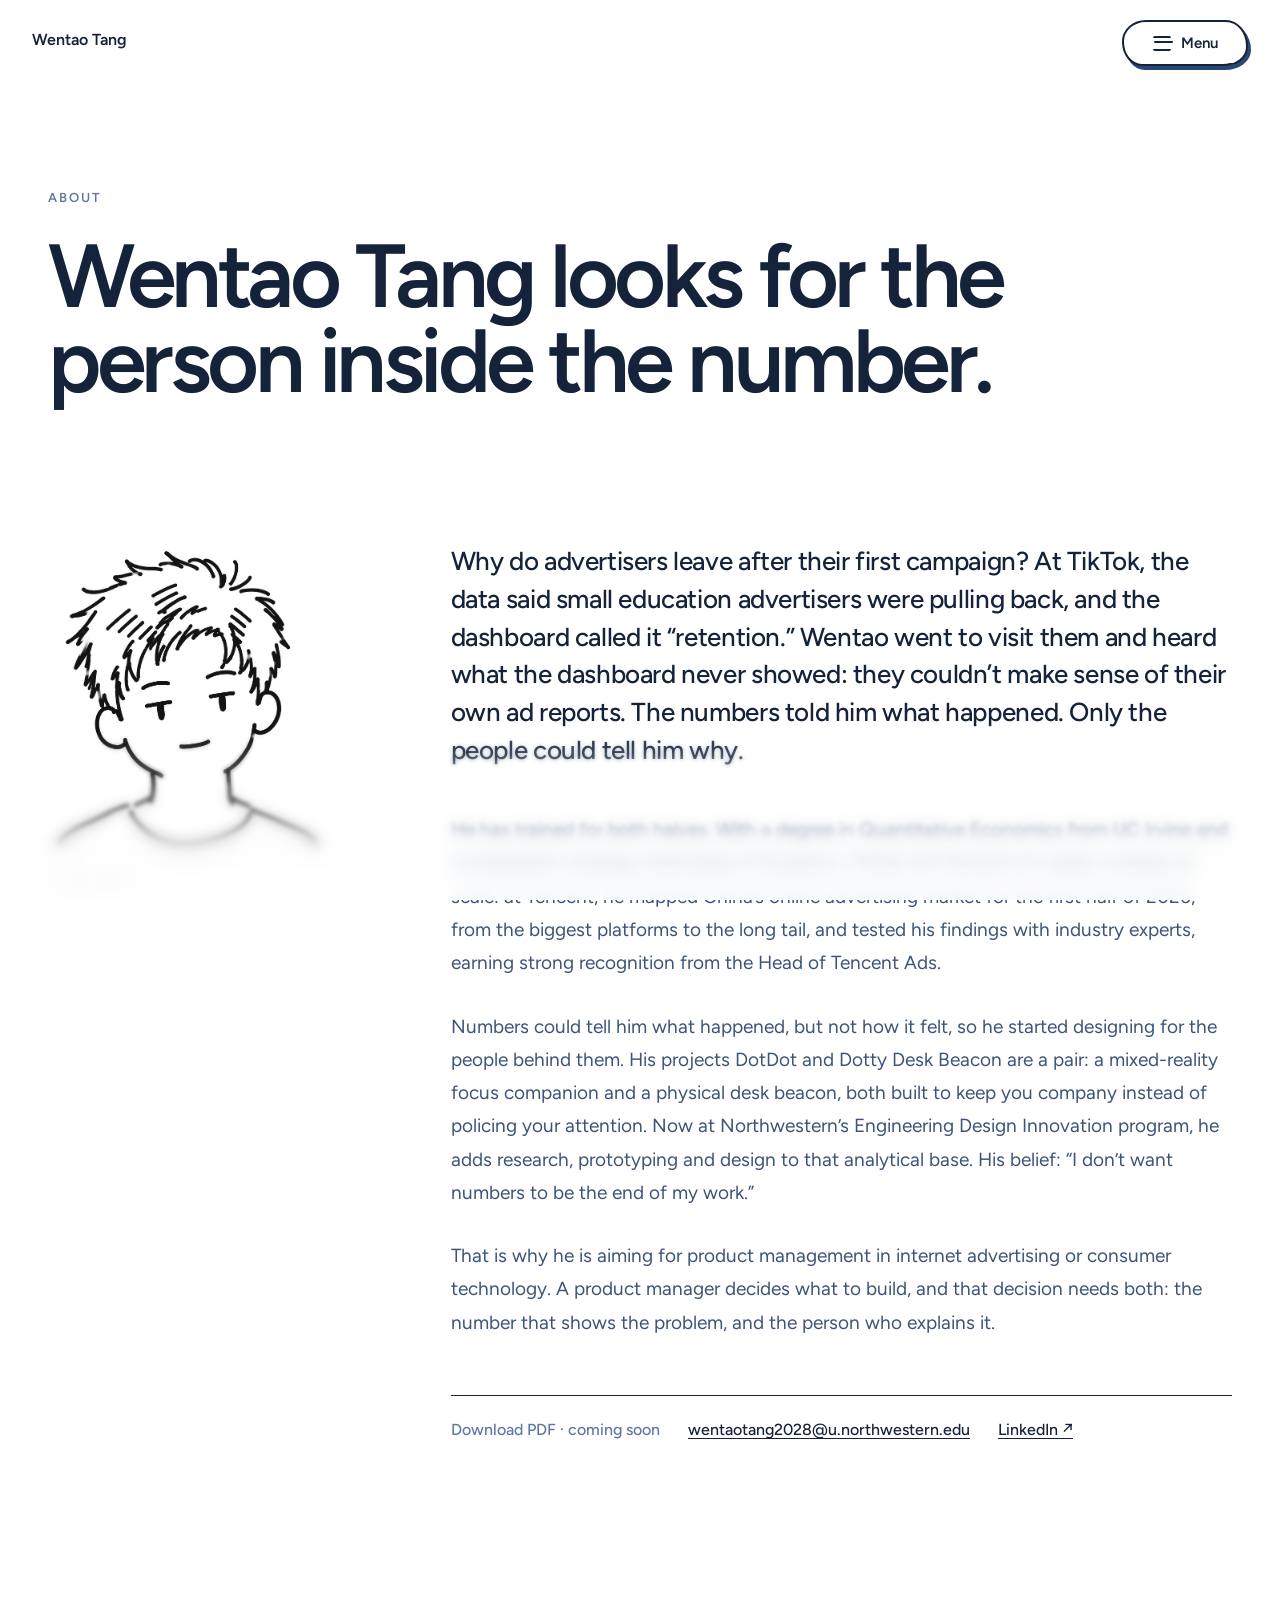
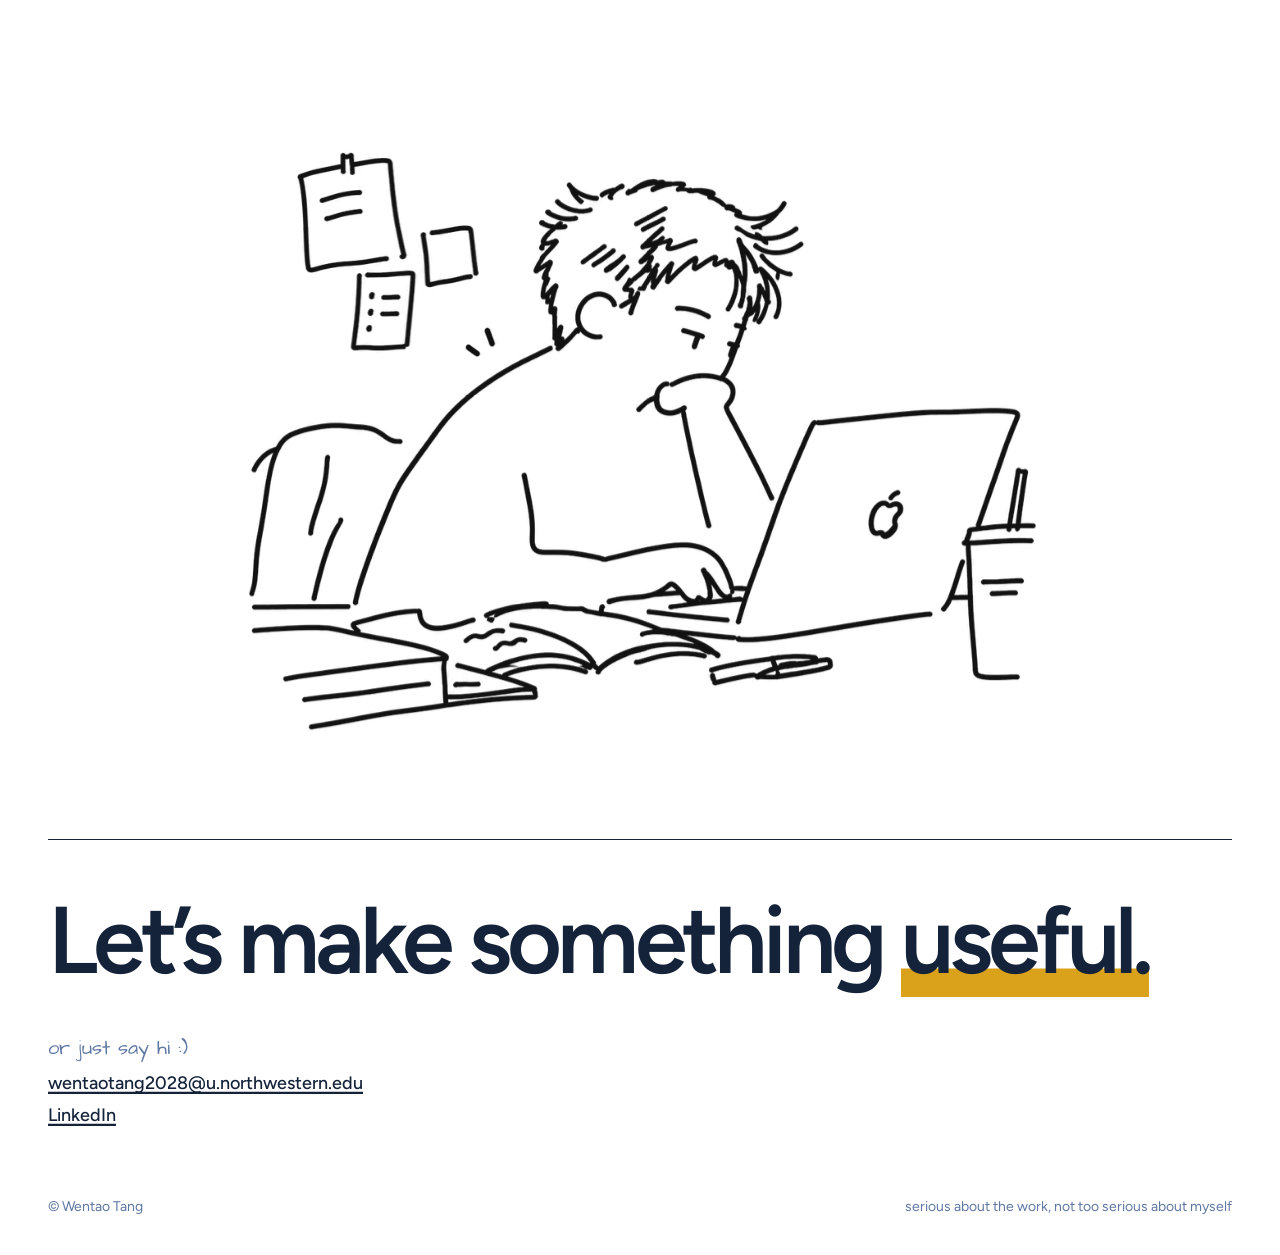
==== about.html @ 4d70dadd "Remove cat animations from covers Co-Authored-By: Claude Sonnet 5.5 <noreply@anthropic.com> Claude-S" ====
<!doctype html>
<html lang="en">
<head>
<meta charset="utf-8">
<meta name="viewport" content="width=device-width,initial-scale=1">
<title>About — Wentao Tang</title>

<link rel="preconnect" href="https://fonts.googleapis.com">
<link href="https://fonts.googleapis.com/css2?family=Figtree:wght@400;500;600&family=Architects+Daughter&display=swap" rel="stylesheet">
<style>
body{margin:0;background:#FFFFFF}
a{color:inherit;text-decoration:none}
.note{font-family:'Architects Daughter',cursive}
.disp{font-weight:600;letter-spacing:-.06em;line-height:.88;font-size:clamp(96px,14vw,210px)}
.h2{font-weight:600;letter-spacing:-.05em;line-height:.95;font-size:clamp(56px,7vw,104px)}
.h3{font-weight:600;letter-spacing:-.03em;line-height:1.1;font-size:26px}
.lead{font-weight:500;letter-spacing:-.015em;line-height:1.4;font-size:24px}
.body{font-size:18px;line-height:1.6}
.hl{box-shadow:inset 0 -.3em 0 #DAA21B}
/* ---------- hand-drawn menu: one shape that grows from button to panel ---------- */
:root{--morph:cubic-bezier(.7,0,.2,1)}
.logo{position:absolute;top:14px;left:16px;padding:16px 16px;font-size:16px;font-weight:600;z-index:30}
.mn{position:absolute;top:20px;right:32px;z-index:20;outline:none;color:#14233A;width:126px;height:46px;transition:width .8s var(--morph),height .8s var(--morph)}
.mn:hover,.mn:focus-within{width:330px;height:478px}
.ln{position:absolute;inset:0;background:#fff;border:2.5px solid #14233A;box-sizing:border-box;border-radius:24px 22px 26px 20px / 21px 26px 20px 24px;box-shadow:3px 4px 0 #2A476F;filter:url(#boil2);transition:border-radius .8s var(--morph),box-shadow .8s var(--morph)}
.mn:hover .ln,.mn:focus-within .ln{border-radius:34px 28px 36px 26px / 28px 36px 26px 34px;box-shadow:7px 8px 0 #2A476F}
.mb{position:absolute;left:0;top:0;width:100%;height:46px;display:flex;align-items:center;justify-content:center;gap:10px;font-size:15px;font-weight:600;cursor:pointer;transition:opacity .25s ease .1s}
.mb i{width:18px;height:11px;border-top:2px solid #14233A;border-bottom:2px solid #14233A;position:relative;border-radius:2px}
.mb i:after{content:'';position:absolute;left:1px;right:-2px;top:3px;border-top:2px solid #14233A;border-radius:2px}
.mb .note{display:none}
.mn:hover .mb,.mn:focus-within .mb{opacity:0;transition:opacity .15s ease;pointer-events:none}
.in2{position:absolute;left:0;top:0;width:330px;box-sizing:border-box;padding:22px 33px 30px 26px;opacity:0;visibility:hidden;transition:opacity .2s ease,visibility 0s .2s}
.mn:hover .in2,.mn:focus-within .in2{opacity:1;visibility:visible;transition:opacity .45s ease .35s,visibility 0s .35s}
.in2 .pt,.in2 .mi,.in2 .pf2{opacity:0;transform:translateY(8px);transition:opacity .2s ease,transform .2s ease}
.mn:hover .in2 .pt,.mn:hover .in2 .mi,.mn:hover .in2 .pf2,.mn:focus-within .in2 .pt,.mn:focus-within .in2 .mi,.mn:focus-within .in2 .pf2{opacity:1;transform:none;transition:opacity .6s var(--ease),transform .7s var(--ease)}
.mn:hover .in2 .pt,.mn:focus-within .in2 .pt{transition-delay:.35s}
.mn:hover .in2 .mi:nth-of-type(1),.mn:focus-within .in2 .mi:nth-of-type(1){transition-delay:.42s}
.mn:hover .in2 .mi:nth-of-type(2),.mn:focus-within .in2 .mi:nth-of-type(2){transition-delay:.48s}
.mn:hover .in2 .mi:nth-of-type(3),.mn:focus-within .in2 .mi:nth-of-type(3){transition-delay:.54s}
.mn:hover .in2 .mi:nth-of-type(4),.mn:focus-within .in2 .mi:nth-of-type(4){transition-delay:.6s}
.mn:hover .in2 .pf2,.mn:focus-within .in2 .pf2{transition-delay:.68s}
.pt{font-size:16px;color:#5E77A3;margin-bottom:6px}
.mi{display:flex;align-items:center;gap:14px;padding:13px 0;border-top:1.5px dashed #C9D6E8;color:#14233A}
.mn1{width:30px;font-size:16px;color:#5E77A3}
.mn2{flex:0 1 auto;font-size:30px;font-weight:600;letter-spacing:-.04em;line-height:1;padding-bottom:3px;background:linear-gradient(#DAA21B,#DAA21B) 0 100%/0 3px no-repeat;transition:background-size .6s var(--ease)}
.mi:hover .mn2,.mi.on .mn2{background-size:100% 3px}
.chip{display:inline-flex;align-items:center;justify-content:center;min-width:34px;height:34px;padding:0 4px;box-sizing:border-box;font-size:15px;font-weight:600;border:2px solid #14233A;border-radius:55% 45% 52% 48% / 48% 54% 46% 52%;background:#fff;transition:background .5s var(--ease)}
.mi .chip{margin-left:auto;visibility:hidden}
.mi:hover .chip,.mi.on .chip{visibility:visible;background:#E0F1FF}
.pf2{border-top:1.5px dashed #C9D6E8;padding-top:16px;display:flex;flex-direction:column;gap:12px}
.mailc{font-size:14px;font-weight:500;box-shadow:inset 0 -1px 0 #14233A;align-self:flex-start}
.soc{display:flex;gap:10px}
.soc .chip:hover{background:#DAA21B}
.cp{font-size:13px;color:#5E77A3}
@media (prefers-reduced-motion:reduce){.mn,.ln,.in2,.in2 *{transition:none!important}}

/* ---------- illustrations: quiet idle, distinct hover ---------- */
:root{--ease:cubic-bezier(.22,.61,.36,1)}
.art{position:relative;cursor:default}
.art img{position:absolute;display:block;-webkit-user-drag:none;user-select:none}
.art .base{inset:0;width:100%;height:100%;transform-origin:50% 100%;animation:breathe 9s ease-in-out infinite}
@keyframes breathe{0%,100%{transform:scale(1,1)}50%{transform:scale(1.002,1.005)}}
.L{will-change:transform,opacity}
.L.sway{transform-origin:50% 0;animation:swayL 8s ease-in-out infinite}
@keyframes swayL{0%,100%{transform:rotate(-.8deg)}50%{transform:rotate(.8deg)}}
.L.blink{transform-origin:50% 50%;animation:sparkL 6s ease-in-out infinite}
@keyframes sparkL{0%,60%,100%{opacity:1}74%,86%{opacity:.15}}
.L.heart{transform-origin:50% 100%;opacity:0;animation:heartL 7s var(--ease) infinite}
@keyframes heartL{0%{opacity:0;transform:translateY(8px)}18%{opacity:1}45%,100%{opacity:0;transform:translateY(-22px)}}
.L.float{animation:floatL 9s ease-in-out infinite}
.L.float.b{animation-delay:-3s}.L.float.c{animation-delay:-6s}
@keyframes floatL{0%,100%{transform:translateY(0)}50%{transform:translateY(-4px)}}
.L.z{transform-origin:0 100%;animation:zL 8s var(--ease) infinite}
.L.z2{animation-delay:-2.7s}.L.z3{animation-delay:-5.4s}
@keyframes zL{0%{opacity:0;transform:translate(0,8px)}25%{opacity:1}70%,100%{opacity:0;transform:translate(12px,-20px)}}
.L.pulse{transform-origin:50% 50%;animation:pulseL 8s ease-in-out infinite}
@keyframes pulseL{0%,100%{transform:scale(1)}50%{transform:scale(1.04)}}
.L.hand{animation:handL 7s var(--ease) infinite}
@keyframes handL{0%,55%,100%{transform:rotate(0)}65%{transform:rotate(-7deg)}75%{transform:rotate(3deg)}85%{transform:rotate(-4deg)}}
.L.brush{animation:brushL 8s ease-in-out infinite}
@keyframes brushL{0%,100%{transform:rotate(-1deg)}50%{transform:rotate(1.2deg)}}
.tilt{transform-origin:50% 100%;animation:tiltL 10s ease-in-out infinite}
@keyframes tiltL{0%,100%{transform:rotate(-.6deg)}50%{transform:rotate(.6deg)}}

/* hover: each character answers differently */
/* wave -- leans in and waves properly */
.k-wave:hover .base{animation:waveLean 2.4s ease-in-out infinite}
@keyframes waveLean{0%,100%{transform:rotate(0)}50%{transform:rotate(-.9deg)}}
.k-wave:hover .L.hand{animation:waveHi 1.5s ease-in-out infinite;transform-origin:50% 100%}
@keyframes waveHi{0%,100%{transform:rotate(2deg)}30%{transform:rotate(-14deg)}60%{transform:rotate(6deg)}80%{transform:rotate(-8deg)}}
.k-wave:hover .L.blink{animation-duration:1.4s}
/* charts -- the pieces drift apart, like a layout being arranged */
.k-charts .L{transition:transform 1s var(--ease)}
.k-charts:hover .L.float{animation-play-state:paused}
.k-charts:hover .n-bar{transform:translate(-14px,-10px)}
.k-charts:hover .n-line{transform:translate(12px,-12px)}
.k-charts:hover .n-doc{transform:translate(10px,10px)}
.k-charts:hover .n-pie{transform:translate(-12px,12px) rotate(8deg)}
.k-charts:hover .n-numl{transform:translate(-18px,0)}
.k-charts:hover .n-numr{transform:translate(18px,-4px)}
/* cat -- hearts rise, a small nod */
.k-cat:hover .L.heart{animation:heartHi 2.6s var(--ease) infinite}
@keyframes heartHi{0%{opacity:0;transform:translateY(8px) scale(.96)}25%{opacity:1}100%{opacity:0;transform:translateY(-34px) scale(1.06)}}
.k-cat:hover .base{animation:nod 2.6s ease-in-out infinite}
@keyframes nod{0%,100%{transform:scale(1)}50%{transform:scale(1.004,.992)}}
/* easel -- the brush paints, the sun warms */
.k-easel:hover .L.brush{animation:paint 1.8s ease-in-out infinite}
@keyframes paint{0%,100%{transform:rotate(-4deg) translate(-3px,2px)}50%{transform:rotate(5deg) translate(4px,-3px)}}
.k-easel:hover .L.pulse{animation:glow 2.4s ease-in-out infinite}
@keyframes glow{0%,100%{transform:scale(1) rotate(0)}50%{transform:scale(1.1) rotate(8deg)}}
/* sleep -- deeper breath, the Zs drift up faster */
.k-sleep:hover .base{animation:deep 3.6s ease-in-out infinite}
@keyframes deep{0%,100%{transform:scale(1)}50%{transform:scale(1.004,1.014)}}
.k-sleep:hover .L.z{animation-duration:3.4s}
/* typing -- keys busy, notes flutter */
.k-typing:hover .L.sway{animation:flutter 1.6s ease-in-out infinite}
@keyframes flutter{0%,100%{transform:rotate(-2deg)}50%{transform:rotate(2.2deg)}}
.k-typing:hover .base{animation:type 1.1s ease-in-out infinite;transform-origin:50% 100%}
@keyframes type{0%,100%{transform:translateY(0)}50%{transform:translateY(1.5px)}}
.k-typing:hover .L.blink{animation-duration:1.2s}
/* head -- turns to look at you */
.k-head .base{transition:transform .9s var(--ease)}
.k-head:hover .base{animation:none;transform:rotate(-3deg) translateY(-6px)}

/* ---------- motion for the page: slow, editorial ---------- */
.in{opacity:0;animation:inUp 1.3s var(--ease) both}
.d1{animation-delay:.1s}.d2{animation-delay:.3s}.d3{animation-delay:.1s}.d4{animation-delay:.5s}
@keyframes inUp{from{opacity:0;transform:translateY(18px)}to{opacity:1;transform:none}}
@supports (animation-timeline:view()){
.rv{animation:rvIn linear both;animation-timeline:view();animation-range:entry 0% entry 35%}
@keyframes rvIn{from{opacity:0;transform:translateY(22px)}to{opacity:1;transform:none}}
}
a.u,.lk,.hl{transition:box-shadow .5s var(--ease)}
.pj{display:block}
.pj .ph,.wk .ph{position:relative;aspect-ratio:4/3;border-radius:28px;overflow:hidden;background:#E0F1FF}
.pj .ph img,.wk .ph img{position:absolute;inset:0;width:100%;height:100%;object-fit:cover;transition:transform 1.4s cubic-bezier(.22,.61,.36,1)}
.pj:hover .ph img,.wk:hover .ph img{transform:scale(1.025)}
.scroller{display:flex;gap:24px;overflow-x:auto;padding:0 48px 24px;scroll-snap-type:x mandatory;scrollbar-width:thin;scrollbar-color:#14233A transparent}
.scroller .pj{flex:0 0 min(680px,78vw);scroll-snap-align:start}
.pf{position:relative;width:300px;height:380px;border-radius:36px;background:#DAA21B;overflow:hidden}
.pf img{position:absolute;inset:0;width:100%;height:100%;object-fit:contain;transition:opacity .5s ease}
.pf .b{opacity:0;background:#E0F1FF}
.pf:hover .b{opacity:1}
.pf:hover .a{opacity:0}
.ft a.u{box-shadow:inset 0 -.12em 0 #14233A}
@media (prefers-reduced-motion:reduce){.art .base,.L,.in,.rv{animation:none!important;opacity:1!important}.L.heart{opacity:0!important}}
.mg{display:grid;grid-template-columns:repeat(12,minmax(0,1fr));column-gap:24px}
.mg .ph{position:relative;overflow:hidden;border-radius:28px;background:#E0F1FF}
.mg .ph img{position:absolute;inset:0;width:100%;height:100%;object-fit:cover;transition:transform 1.4s cubic-bezier(.22,.61,.36,1)}
.mg .ph:hover img{transform:scale(1.025)}
.mg .no{font-weight:600;letter-spacing:-.06em;line-height:.85;font-size:clamp(72px,9vw,140px);color:#2A476F}
.mg .nm{font-weight:600;letter-spacing:-.04em;line-height:1;font-size:clamp(32px,3.4vw,48px);margin-top:14px}

/* ---------- scroll: plain, calm reveal (fade up once into view) ---------- */
@supports (animation-timeline:view()){
.art,.mg .ph,.mg>div:not(.ph),.wk,.rd,.h2.rv,.lead.rv,.pj{animation:rvIn linear both;animation-timeline:view();animation-range:entry 0% entry 30%}
.ab .art{animation:none}
.hp3{animation:inUp 1.2s var(--ease) .1s both}
.hp4{animation:inUp 1.2s var(--ease) .5s both}
.hp3 .art{animation:none}
}
@media (prefers-reduced-motion:reduce){.art,.ph,.mg>div,.wk,.rd,.h2,.lead,.hp3,.hp4{animation:none!important;opacity:1!important}}

/* ---------- name entrance: letters rise out of a mask, then spring on hover ---------- */
.chw{display:inline-block;overflow:hidden;padding:.14em .08em .3em;margin:-.14em -.08em -.3em}
.ch{display:inline-block;transition:translate .55s cubic-bezier(.34,1.56,.64,1),rotate .55s cubic-bezier(.34,1.56,.64,1),color .4s ease}


/* ---------- progressive blur fixed to the bottom of the viewport ---------- */
.vfade{position:fixed;left:0;right:0;bottom:0;height:170px;z-index:15;pointer-events:none}
.vfade i{position:absolute;inset:0}
.vfade i:nth-child(1){backdrop-filter:blur(2px);-webkit-backdrop-filter:blur(2px);-webkit-mask-image:linear-gradient(to bottom,transparent 0%,#000 40%);mask-image:linear-gradient(to bottom,transparent 0%,#000 40%)}
.vfade i:nth-child(2){backdrop-filter:blur(6px);-webkit-backdrop-filter:blur(6px);-webkit-mask-image:linear-gradient(to bottom,transparent 30%,#000 70%);mask-image:linear-gradient(to bottom,transparent 30%,#000 70%)}
.vfade i:nth-child(3){backdrop-filter:blur(14px);-webkit-backdrop-filter:blur(14px);-webkit-mask-image:linear-gradient(to bottom,transparent 55%,#000 90%);mask-image:linear-gradient(to bottom,transparent 55%,#000 90%)}
.vfade i:nth-child(4){display:none}
.vfade i:nth-child(5){background:linear-gradient(to bottom,rgba(255,255,255,0) 20%,rgba(255,255,255,.4) 65%,rgba(255,255,255,.8) 100%)}
@supports (animation-timeline:scroll()){
.vfade{animation:vfOut linear both;animation-timeline:scroll(root block);animation-range:calc(100% - 200px) 100%}
@keyframes vfOut{from{opacity:1}to{opacity:0}}
}

/* ---------- one button style for the whole site (same as Menu) ---------- */
.big{display:inline-flex;align-items:center;gap:10px;padding:13px 24px;font-size:15px;font-weight:600;color:#14233A;background:#fff;border:2px solid #14233A;border-radius:28px 24px 30px 22px / 24px 30px 22px 28px;box-shadow:3px 4px 0 #2A476F;transition:transform .5s var(--ease),box-shadow .5s var(--ease),background .5s var(--ease)}
.big:hover{transform:translate(2px,2px);box-shadow:1px 2px 0 #2A476F;background:#E0F1FF}
.big span{transition:transform .5s var(--ease)}
.big:hover span{transform:translateX(3px)}

/* hit layer: letters respond even where the character sits in front */
.hw{display:inline-block;pointer-events:auto;cursor:default;padding:.1em 0 .2em;margin:-.1em 0 -.2em}
.hit-block{pointer-events:none}
.hero:has(.hw:hover .hc[style*="--i:0"]) .ch[style*="--i:0"]{translate:0 -.05em;rotate:-4deg;color:#DAA21B}
.hero:has(.hw:hover .hc[style*="--i:1"]) .ch[style*="--i:1"]{translate:0 -.05em;rotate:-4deg;color:#DAA21B}
.hero:has(.hw:hover .hc[style*="--i:2"]) .ch[style*="--i:2"]{translate:0 -.05em;rotate:-4deg;color:#DAA21B}
.hero:has(.hw:hover .hc[style*="--i:3"]) .ch[style*="--i:3"]{translate:0 -.05em;rotate:-4deg;color:#DAA21B}
.hero:has(.hw:hover .hc[style*="--i:4"]) .ch[style*="--i:4"]{translate:0 -.05em;rotate:-4deg;color:#DAA21B}
.hero:has(.hw:hover .hc[style*="--i:5"]) .ch[style*="--i:5"]{translate:0 -.05em;rotate:-4deg;color:#DAA21B}
.hero:has(.hw:hover .hc[style*="--i:6"]) .ch[style*="--i:6"]{translate:0 -.05em;rotate:-4deg;color:#DAA21B}
.hero:has(.hw:hover .hc[style*="--i:7"]) .ch[style*="--i:7"]{translate:0 -.05em;rotate:-4deg;color:#DAA21B}
.hero:has(.hw:hover .hc[style*="--i:8"]) .ch[style*="--i:8"]{translate:0 -.05em;rotate:-4deg;color:#DAA21B}
.hero:has(.hw:hover .hc[style*="--i:9"]) .ch[style*="--i:9"]{translate:0 -.05em;rotate:-4deg;color:#DAA21B}

.ab{display:grid;grid-template-columns:repeat(12,minmax(0,1fr));column-gap:24px}
.ab p{margin:0 0 30px}
.rd{font-size:19px;line-height:1.75;color:#3C5478}
.lk{box-shadow:inset 0 -1px 0 #14233A}
@media (max-width:820px){.ab{display:block}}
</style>

</head>
<body>

<div style="background:#FFFFFF;color:#14233A;font-family:'Figtree',system-ui,sans-serif;position:relative;overflow-x:clip">
<svg width="0" height="0" style="position:absolute" aria-hidden="true"><filter id="boil" x="0" y="0" width="100%" height="100%"><feTurbulence type="fractalNoise" baseFrequency="0.011" numOctaves="2" seed="1" result="n"></feTurbulence><feDisplacementMap in="SourceGraphic" in2="n" scale="2" xChannelSelector="R" yChannelSelector="G"/></filter><filter id="boil2" x="-10%" y="-10%" width="125%" height="125%"><feTurbulence type="fractalNoise" baseFrequency="0.02" numOctaves="2" seed="3" result="n"></feTurbulence><feDisplacementMap in="SourceGraphic" in2="n" scale="2" xChannelSelector="R" yChannelSelector="G"/></filter></svg>
<div class="mn" tabindex="0"><div class="ln"></div><div class="mb"><i></i>Menu<span class="note">about</span></div><div class="in2"><div class="pt note">where to? :)</div><a class="mi" href="index.html"><span class="mn1 note">01</span><span class="mn2">Home</span><span class="chip">&#8594;</span></a><a class="mi" href="work.html"><span class="mn1 note">02</span><span class="mn2">Work</span><span class="chip">&#8594;</span></a><a class="mi on" href="about.html"><span class="mn1 note">03</span><span class="mn2">About</span><span class="chip">&#8594;</span></a><a class="mi" href="#contact"><span class="mn1 note">04</span><span class="mn2">Contact</span><span class="chip">&#8594;</span></a><div class="pf2"><a class="mailc" href="mailto:wentaotang2028@u.northwestern.edu">wentaotang2028@u.northwestern.edu</a><div class="soc"><a class="chip" href="https://www.linkedin.com/in/wentaotang/">in</a><a class="chip" href="mailto:wentaotang2028@u.northwestern.edu">@</a></div><div class="cp">&copy; Wentao Tang</div></div></div></div>
<a class="logo" href="index.html">Wentao Tang</a><div class="vfade" aria-hidden="true"><i></i><i></i><i></i><i></i><i></i></div>

<section style="padding:190px 48px 0">
<div style="max-width:1280px;margin:0 auto">
<div style="font-size:13px;letter-spacing:.16em;font-weight:600;color:#5E77A3;margin-bottom:28px">ABOUT</div>
<h1 class="h2 rv" style="margin:0;max-width:1100px">Wentao Tang looks for the person inside the number.</h1>
</div>
</section>

<section style="padding:140px 48px 140px">
<div class="ab" style="max-width:1280px;margin:0 auto;align-items:start">
<div style="grid-column:1/4;position:sticky;top:48px">
<div style="width:100%;max-width:290px"><div class="art k-head" style="width:100%;aspect-ratio:693/777" role="img" aria-label="Line drawing portrait of Wentao"><img class="base tilt" src="assets/new/me_head.png" alt=""></div></div>
<div class="note" style="margin-top:14px;font-size:18px;color:#5E77A3">hi, it’s me :)</div>
</div>
<div style="grid-column:5/13">
<p style="font-size:26px;line-height:1.45;font-weight:500;letter-spacing:-.015em;color:#14233A;margin-bottom:44px">Why do advertisers leave after their first campaign? At TikTok, the data said small education advertisers were pulling back, and the dashboard called it “retention.” Wentao went to visit them and heard what the dashboard never showed: they couldn’t make sense of their own ad reports. The numbers told him what happened. Only the people could tell him why.</p>
<p class="rd rv">He has trained for both halves. With a degree in Quantitative Economics from UC Irvine and monetization strategy internships at Kuaishou, TikTok and Tencent, he reads numbers at scale: at Tencent, he mapped China’s online advertising market for the first half of 2026, from the biggest platforms to the long tail, and tested his findings with industry experts, earning strong recognition from the Head of Tencent Ads.</p>
<p class="rd rv">Numbers could tell him what happened, but not how it felt, so he started designing for the people behind them. His projects DotDot and Dotty Desk Beacon are a pair: a mixed-reality focus companion and a physical desk beacon, both built to keep you company instead of policing your attention. Now at Northwestern’s Engineering Design Innovation program, he adds research, prototyping and design to that analytical base. His belief: “I don’t want numbers to be the end of my work.”</p>
<p class="rd rv">That is why he is aiming for product management in internet advertising or consumer technology. A product manager decides what to build, and that decision needs both: the number that shows the problem, and the person who explains it.</p>
<div style="margin-top:56px;padding-top:24px;border-top:1px solid #14233A;display:flex;gap:28px;flex-wrap:wrap;font-size:16px;font-weight:500">
<span style="color:#5E77A3">Download PDF · coming soon</span>
<a class="lk" href="mailto:wentaotang2028@u.northwestern.edu">wentaotang2028@u.northwestern.edu</a>
<a class="lk" href="https://www.linkedin.com/in/wentaotang/">LinkedIn ↗</a>
</div>
</div>
</div>
</section>

<div style="max-width:820px;margin:0 auto;padding:0 48px 40px">
<div class="art k-typing " style="width:100%;aspect-ratio:1254/1254" role="img" aria-label="Line drawing of Wentao working at a laptop"><img class="base" src="assets/new/typing_base.png" alt=""><img class="L sway n-notes" src="assets/new/typing_notes.png" alt="" style="left:7.66%;top:20.57%;width:25.20%;height:25.92%"><img class="L blink n-spark" src="assets/new/typing_spark.png" alt="" style="left:28.15%;top:41.87%;width:4.70%;height:4.63%"></div>
</div>
<section id="contact" class="ft" style="border-top:1px solid #14233A;margin:0 48px;padding:56px 0 40px">
<div style="display:flex;justify-content:space-between;gap:48px;flex-wrap:wrap;align-items:flex-end">
<h2 class="h2" style="margin:0;font-size:clamp(56px,7.4vw,112px)">Let’s make something <span class="hl">useful.</span></h2>
<div style="display:flex;flex-direction:column;gap:10px;font-size:18px;font-weight:500;min-width:260px">
<span class="note" style="font-size:20px;color:#5E77A3">or just say hi :)</span>
<a class="u" href="mailto:wentaotang2028@u.northwestern.edu" style="align-self:flex-start">wentaotang2028@u.northwestern.edu</a>
<div style="display:flex;gap:20px"><a class="u" href="https://www.linkedin.com/in/wentaotang/">LinkedIn</a></div>
</div>
</div>
<div style="margin-top:72px;display:flex;justify-content:space-between;flex-wrap:wrap;gap:8px;font-size:14px;color:#5E77A3"><span>© Wentao Tang</span><span>serious about the work, not too serious about myself</span></div>
</section>
</div>

</body>
</html>
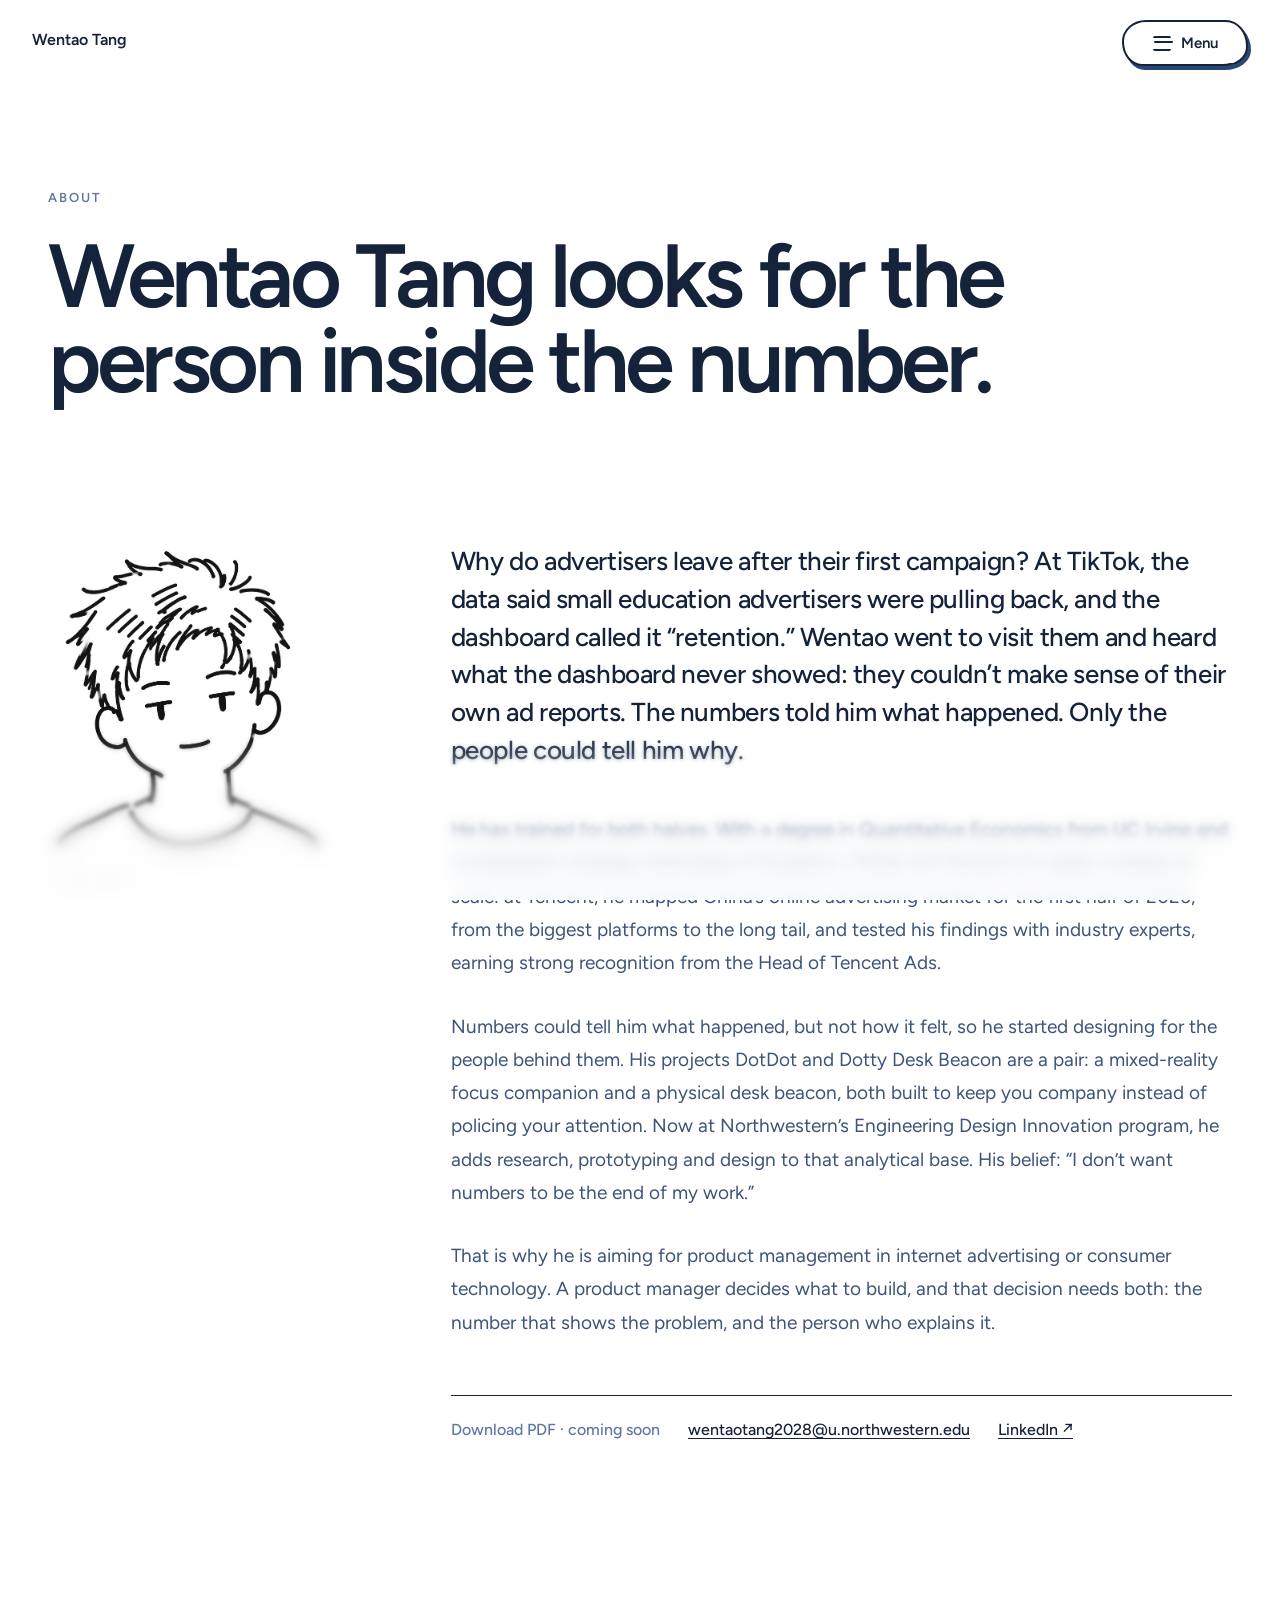
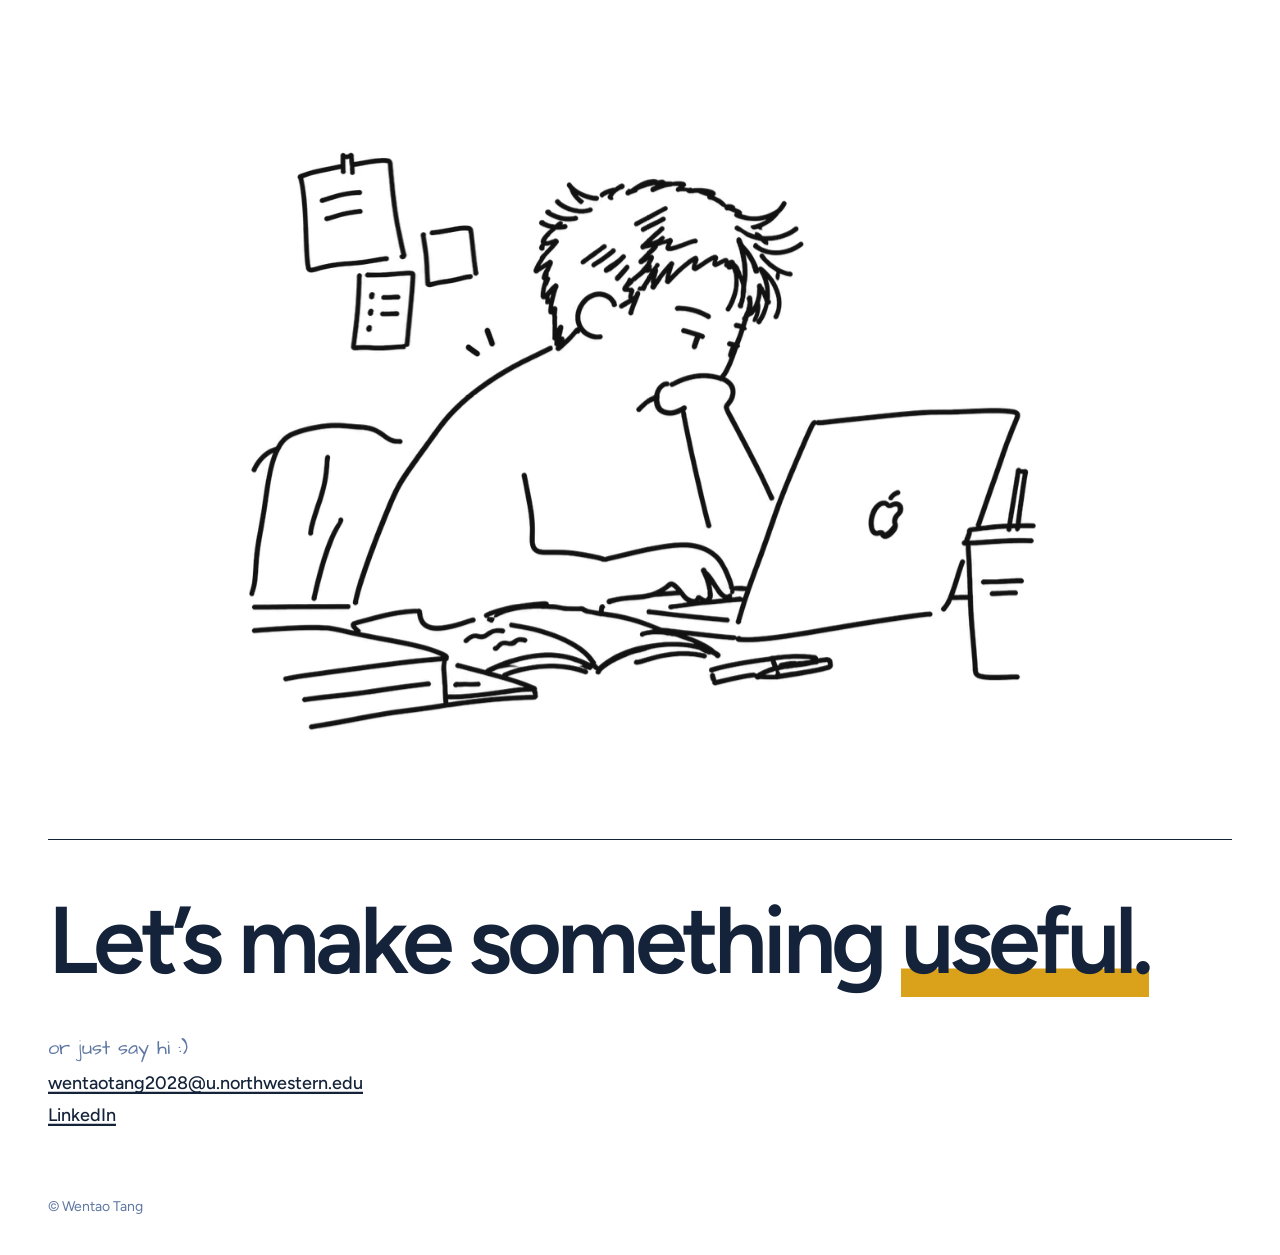
==== commit 733c72d9: "Remove closing tagline from footer Co-Authored-By: Claude Sonnet 5.5 <noreply@anthropic.com> Claude-" ====
--- a/about.html
+++ b/about.html
@@ -58,29 +58,29 @@
 :root{--ease:cubic-bezier(.22,.61,.36,1)}
 .art{position:relative;cursor:default}
 .art img{position:absolute;display:block;-webkit-user-drag:none;user-select:none}
-.art .base{inset:0;width:100%;height:100%;transform-origin:50% 100%;animation:breathe 9s ease-in-out infinite}
-@keyframes breathe{0%,100%{transform:scale(1,1)}50%{transform:scale(1.002,1.005)}}
+.art .base{inset:0;width:100%;height:100%;transform-origin:50% 100%;animation:breathe 4.8s ease-in-out infinite}
+@keyframes breathe{0%,100%{transform:scale(1,1) rotate(-.5deg)}50%{transform:scale(1.01,1.026) rotate(.5deg)}}
 .L{will-change:transform,opacity}
-.L.sway{transform-origin:50% 0;animation:swayL 8s ease-in-out infinite}
-@keyframes swayL{0%,100%{transform:rotate(-.8deg)}50%{transform:rotate(.8deg)}}
-.L.blink{transform-origin:50% 50%;animation:sparkL 6s ease-in-out infinite}
+.L.sway{transform-origin:50% 0;animation:swayL 4.2s ease-in-out infinite}
+@keyframes swayL{0%,100%{transform:rotate(-3deg)}50%{transform:rotate(3deg)}}
+.L.blink{transform-origin:50% 50%;animation:sparkL 3s ease-in-out infinite}
 @keyframes sparkL{0%,60%,100%{opacity:1}74%,86%{opacity:.15}}
-.L.heart{transform-origin:50% 100%;opacity:0;animation:heartL 7s var(--ease) infinite}
-@keyframes heartL{0%{opacity:0;transform:translateY(8px)}18%{opacity:1}45%,100%{opacity:0;transform:translateY(-22px)}}
-.L.float{animation:floatL 9s ease-in-out infinite}
-.L.float.b{animation-delay:-3s}.L.float.c{animation-delay:-6s}
-@keyframes floatL{0%,100%{transform:translateY(0)}50%{transform:translateY(-4px)}}
-.L.z{transform-origin:0 100%;animation:zL 8s var(--ease) infinite}
-.L.z2{animation-delay:-2.7s}.L.z3{animation-delay:-5.4s}
-@keyframes zL{0%{opacity:0;transform:translate(0,8px)}25%{opacity:1}70%,100%{opacity:0;transform:translate(12px,-20px)}}
-.L.pulse{transform-origin:50% 50%;animation:pulseL 8s ease-in-out infinite}
-@keyframes pulseL{0%,100%{transform:scale(1)}50%{transform:scale(1.04)}}
-.L.hand{animation:handL 7s var(--ease) infinite}
-@keyframes handL{0%,55%,100%{transform:rotate(0)}65%{transform:rotate(-7deg)}75%{transform:rotate(3deg)}85%{transform:rotate(-4deg)}}
-.L.brush{animation:brushL 8s ease-in-out infinite}
-@keyframes brushL{0%,100%{transform:rotate(-1deg)}50%{transform:rotate(1.2deg)}}
-.tilt{transform-origin:50% 100%;animation:tiltL 10s ease-in-out infinite}
-@keyframes tiltL{0%,100%{transform:rotate(-.6deg)}50%{transform:rotate(.6deg)}}
+.L.heart{transform-origin:50% 100%;opacity:0;animation:heartL 3.6s var(--ease) infinite}
+@keyframes heartL{0%{opacity:0;transform:translateY(8px)}18%{opacity:1}45%,100%{opacity:0;transform:translateY(-40px)}}
+.L.float{animation:floatL 4.6s ease-in-out infinite}
+.L.float.b{animation-delay:-1.5s}.L.float.c{animation-delay:-3s}
+@keyframes floatL{0%,100%{transform:translateY(0)}50%{transform:translateY(-11px)}}
+.L.z{transform-origin:0 100%;animation:zL 4.8s var(--ease) infinite}
+.L.z2{animation-delay:-1.6s}.L.z3{animation-delay:-3.2s}
+@keyframes zL{0%{opacity:0;transform:translate(0,8px)}25%{opacity:1}70%,100%{opacity:0;transform:translate(18px,-34px)}}
+.L.pulse{transform-origin:50% 50%;animation:pulseL 4s ease-in-out infinite}
+@keyframes pulseL{0%,100%{transform:scale(1)}50%{transform:scale(1.09)}}
+.L.hand{animation:handL 4.2s var(--ease) infinite}
+@keyframes handL{0%,55%,100%{transform:rotate(0)}60%{transform:rotate(-12deg)}72%{transform:rotate(5deg)}84%{transform:rotate(-8deg)}92%{transform:rotate(2deg)}}
+.L.brush{animation:brushL 3.6s ease-in-out infinite}
+@keyframes brushL{0%,100%{transform:rotate(-3deg)}50%{transform:rotate(4deg)}}
+.art .base.tilt{transform-origin:50% 100%;animation:tiltL 6s ease-in-out infinite}
+@keyframes tiltL{0%,100%{transform:rotate(-1.8deg)}50%{transform:rotate(1.8deg)}}
 
 /* hover: each character answers differently */
 /* wave -- leans in and waves properly */
@@ -153,7 +153,8 @@
 
 /* ---------- scroll: plain, calm reveal (fade up once into view) ---------- */
 @supports (animation-timeline:view()){
-.art,.mg .ph,.mg>div:not(.ph),.wk,.rd,.h2.rv,.lead.rv,.pj{animation:rvIn linear both;animation-timeline:view();animation-range:entry 0% entry 30%}
+.mg .ph,.mg>div:not(.ph),.wk,.rd,.h2.rv,.lead.rv,.pj{animation:rvIn linear both;animation-timeline:view();animation-range:entry 0% entry 30%}
+.art{animation:rvIn linear both;animation-timeline:view();animation-range:entry 0% entry 30%}
 .ab .art{animation:none}
 .hp3{animation:inUp 1.2s var(--ease) .1s both}
 .hp4{animation:inUp 1.2s var(--ease) .5s both}
@@ -253,7 +254,7 @@
 <div style="display:flex;gap:20px"><a class="u" href="https://www.linkedin.com/in/wentaotang/">LinkedIn</a></div>
 </div>
 </div>
-<div style="margin-top:72px;display:flex;justify-content:space-between;flex-wrap:wrap;gap:8px;font-size:14px;color:#5E77A3"><span>© Wentao Tang</span><span>serious about the work, not too serious about myself</span></div>
+<div style="margin-top:72px;display:flex;justify-content:space-between;flex-wrap:wrap;gap:8px;font-size:14px;color:#5E77A3"><span>© Wentao Tang</span></div>
 </section>
 </div>
 
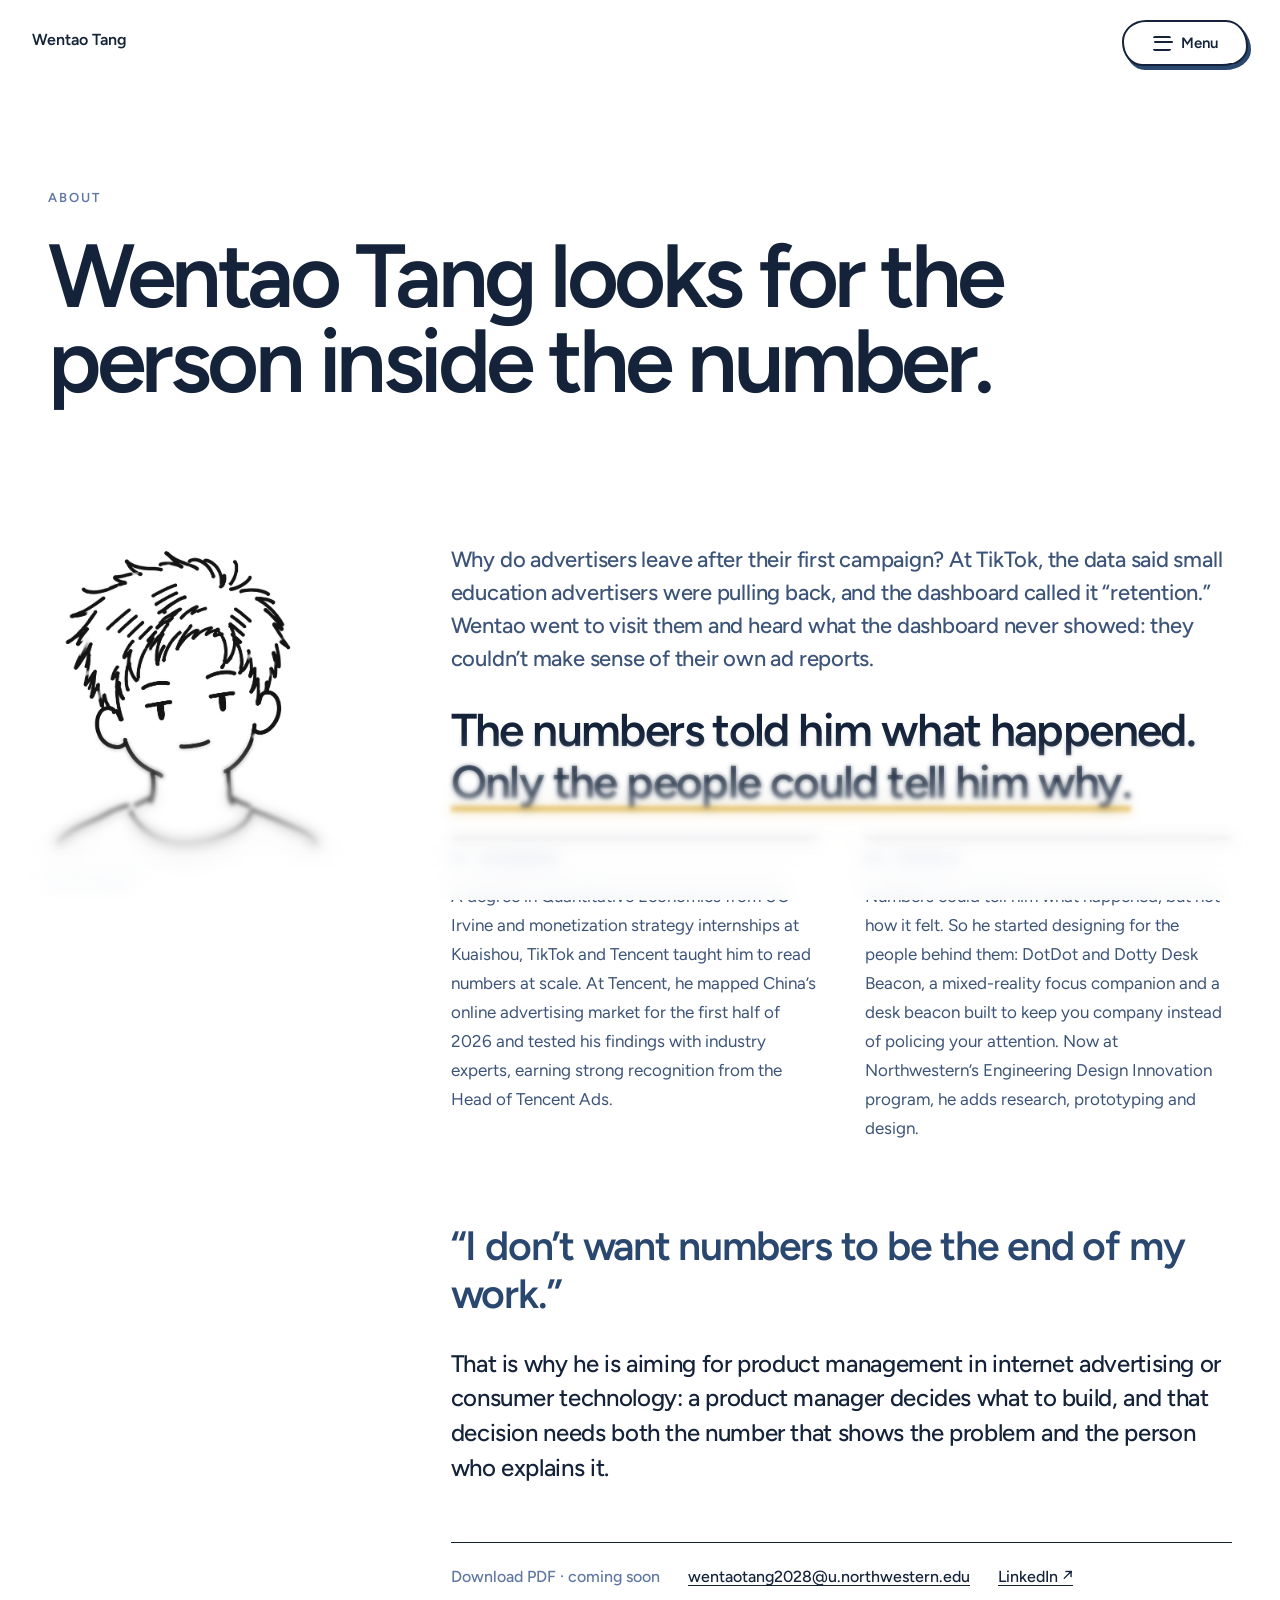
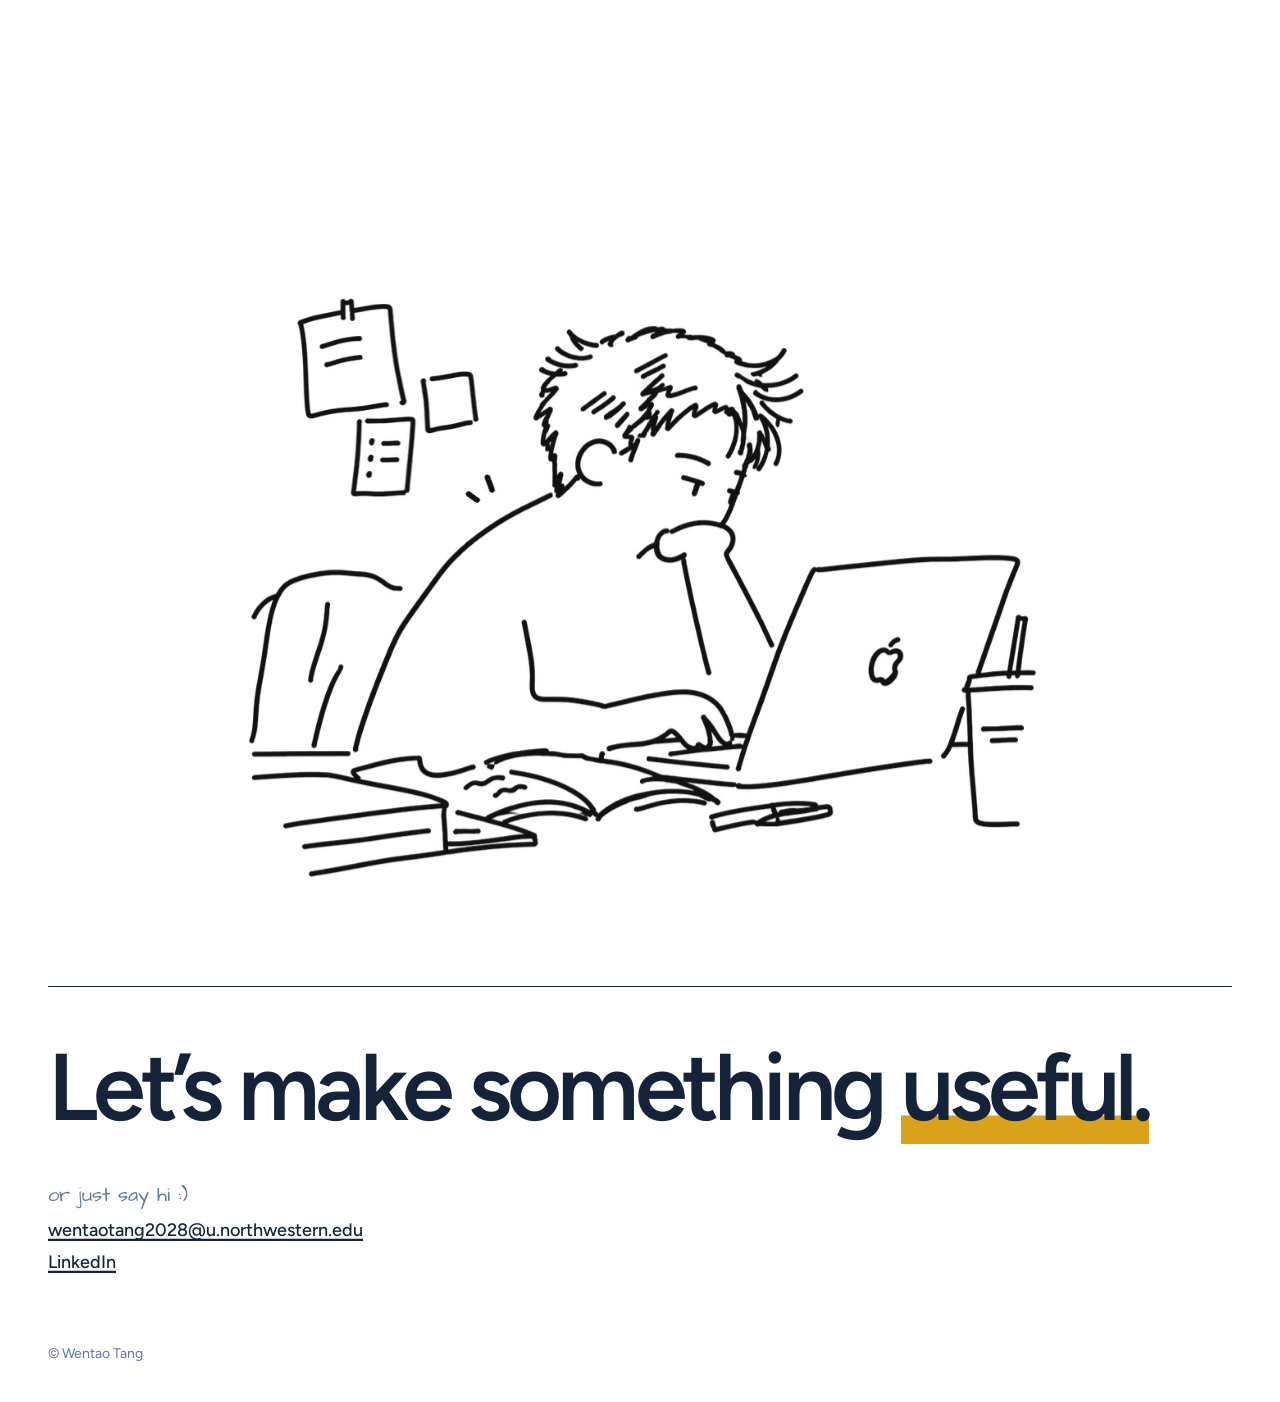
==== commit dcefd72e: "About: trim profile copy ~20%, vary type scale and layout, light reveals Co-Authored-By: Claude Sonn" ====
--- a/about.html
+++ b/about.html
@@ -200,6 +200,15 @@
 .hero:has(.hw:hover .hc[style*="--i:8"]) .ch[style*="--i:8"]{translate:0 -.05em;rotate:-4deg;color:#DAA21B}
 .hero:has(.hw:hover .hc[style*="--i:9"]) .ch[style*="--i:9"]{translate:0 -.05em;rotate:-4deg;color:#DAA21B}
 
+/* magic-move between pages (cross-document view transition) */
+@view-transition{navigation:auto}
+.pgc{view-transition-name:pgcover;animation:none!important;opacity:1!important}
+::view-transition-group(pgcover){animation-duration:.85s;animation-timing-function:cubic-bezier(.7,0,.2,1)}
+::view-transition-old(pgcover),::view-transition-new(pgcover){height:100%;animation-duration:.85s}
+::view-transition-old(root){animation-duration:.3s}
+::view-transition-new(root){animation-duration:.5s;animation-delay:.15s}
+@media (prefers-reduced-motion:reduce){::view-transition-group(*),::view-transition-old(*),::view-transition-new(*){animation:none!important}}
+
 .ab{display:grid;grid-template-columns:repeat(12,minmax(0,1fr));column-gap:24px}
 .ab p{margin:0 0 30px}
 .rd{font-size:19px;line-height:1.75;color:#3C5478}
@@ -207,6 +216,24 @@
 @media (max-width:820px){.ab{display:block}}
 </style>
 
+<style>
+.pf-open{font-size:22px;line-height:1.5;font-weight:500;letter-spacing:-.01em;color:#3C5478;margin:0 0 20px}
+.pf-big{font-size:clamp(34px,3.6vw,50px);line-height:1.12;font-weight:600;letter-spacing:-.035em;color:#14233A;margin:0 0 72px}
+.pf-ul{background:linear-gradient(#DAA21B,#DAA21B) 0 100%/100% 6px no-repeat;padding-bottom:2px}
+.pf-halves{display:grid;grid-template-columns:1fr 1fr;gap:48px;margin:0 0 80px}
+.pf-lb{font-size:13px;font-weight:600;letter-spacing:.16em;text-transform:uppercase;color:#5E77A3;margin-bottom:14px;padding-top:14px;border-top:1px solid #14233A}
+.pf-h p{font-size:17px;line-height:1.7;color:#3C5478;margin:0}
+.pf-quote{font-size:clamp(30px,3.2vw,44px);line-height:1.15;font-weight:600;letter-spacing:-.03em;color:#2A476F;margin:0 0 72px}
+.pf-end{font-size:24px;line-height:1.45;font-weight:500;letter-spacing:-.015em;color:#14233A;margin:0}
+@supports (animation-timeline:view()){
+.pf-open,.pf-big,.pf-h,.pf-quote,.pf-end{animation:rvIn linear both;animation-timeline:view();animation-range:entry 0% entry 30%}
+.pf-h2{animation-range:entry 8% entry 38%}
+.pf-ul{animation:pfUl linear both;animation-timeline:view();animation-range:entry 15% entry 70%}
+@keyframes pfUl{from{background-size:0 6px}to{background-size:100% 6px}}
+}
+@media (prefers-reduced-motion:reduce){.pf-open,.pf-big,.pf-h,.pf-quote,.pf-end,.pf-ul{animation:none!important;opacity:1!important}}
+@media (max-width:820px){.pf-halves{grid-template-columns:1fr;gap:32px}}
+</style>
 </head>
 <body>
 
@@ -229,10 +256,14 @@
 <div class="note" style="margin-top:14px;font-size:18px;color:#5E77A3">hi, it’s me :)</div>
 </div>
 <div style="grid-column:5/13">
-<p style="font-size:26px;line-height:1.45;font-weight:500;letter-spacing:-.015em;color:#14233A;margin-bottom:44px">Why do advertisers leave after their first campaign? At TikTok, the data said small education advertisers were pulling back, and the dashboard called it “retention.” Wentao went to visit them and heard what the dashboard never showed: they couldn’t make sense of their own ad reports. The numbers told him what happened. Only the people could tell him why.</p>
-<p class="rd rv">He has trained for both halves. With a degree in Quantitative Economics from UC Irvine and monetization strategy internships at Kuaishou, TikTok and Tencent, he reads numbers at scale: at Tencent, he mapped China’s online advertising market for the first half of 2026, from the biggest platforms to the long tail, and tested his findings with industry experts, earning strong recognition from the Head of Tencent Ads.</p>
-<p class="rd rv">Numbers could tell him what happened, but not how it felt, so he started designing for the people behind them. His projects DotDot and Dotty Desk Beacon are a pair: a mixed-reality focus companion and a physical desk beacon, both built to keep you company instead of policing your attention. Now at Northwestern’s Engineering Design Innovation program, he adds research, prototyping and design to that analytical base. His belief: “I don’t want numbers to be the end of my work.”</p>
-<p class="rd rv">That is why he is aiming for product management in internet advertising or consumer technology. A product manager decides what to build, and that decision needs both: the number that shows the problem, and the person who explains it.</p>
+<p class="pf-open">Why do advertisers leave after their first campaign? At TikTok, the data said small education advertisers were pulling back, and the dashboard called it “retention.” Wentao went to visit them and heard what the dashboard never showed: they couldn’t make sense of their own ad reports.</p>
+<p class="pf-big">The numbers told him what happened. <span class="pf-ul">Only the people could tell him why.</span></p>
+<div class="pf-halves">
+<div class="pf-h"><div class="pf-lb">01 · Numbers</div><p>A degree in Quantitative Economics from UC Irvine and monetization strategy internships at Kuaishou, TikTok and Tencent taught him to read numbers at scale. At Tencent, he mapped China’s online advertising market for the first half of 2026 and tested his findings with industry experts, earning strong recognition from the Head of Tencent Ads.</p></div>
+<div class="pf-h pf-h2"><div class="pf-lb">02 · People</div><p>Numbers could tell him what happened, but not how it felt. So he started designing for the people behind them: DotDot and Dotty Desk Beacon, a mixed-reality focus companion and a desk beacon built to keep you company instead of policing your attention. Now at Northwestern’s Engineering Design Innovation program, he adds research, prototyping and design.</p></div>
+</div>
+<p class="pf-quote">“I don’t want numbers to be the end of my work.”</p>
+<p class="pf-end">That is why he is aiming for product management in internet advertising or consumer technology: a product manager decides what to build, and that decision needs both the number that shows the problem and the person who explains it.</p>
 <div style="margin-top:56px;padding-top:24px;border-top:1px solid #14233A;display:flex;gap:28px;flex-wrap:wrap;font-size:16px;font-weight:500">
 <span style="color:#5E77A3">Download PDF · coming soon</span>
 <a class="lk" href="mailto:wentaotang2028@u.northwestern.edu">wentaotang2028@u.northwestern.edu</a>
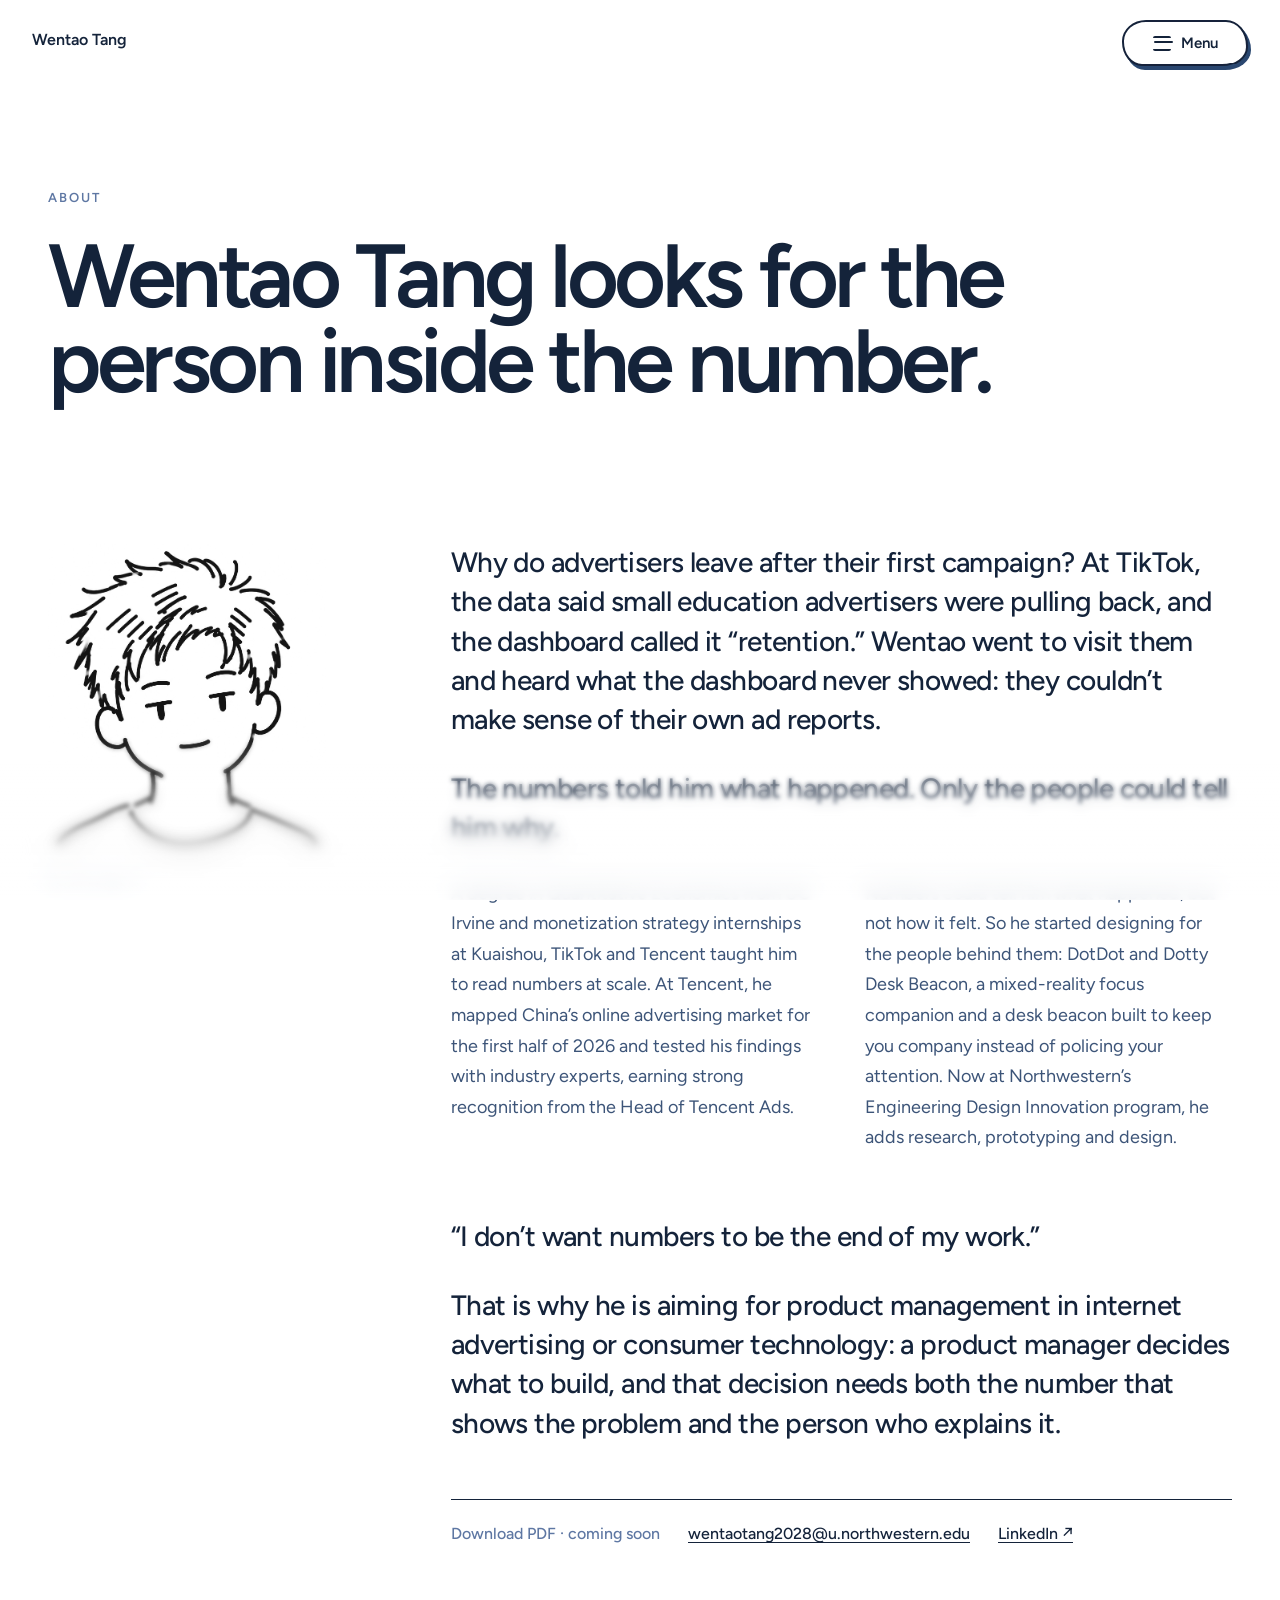
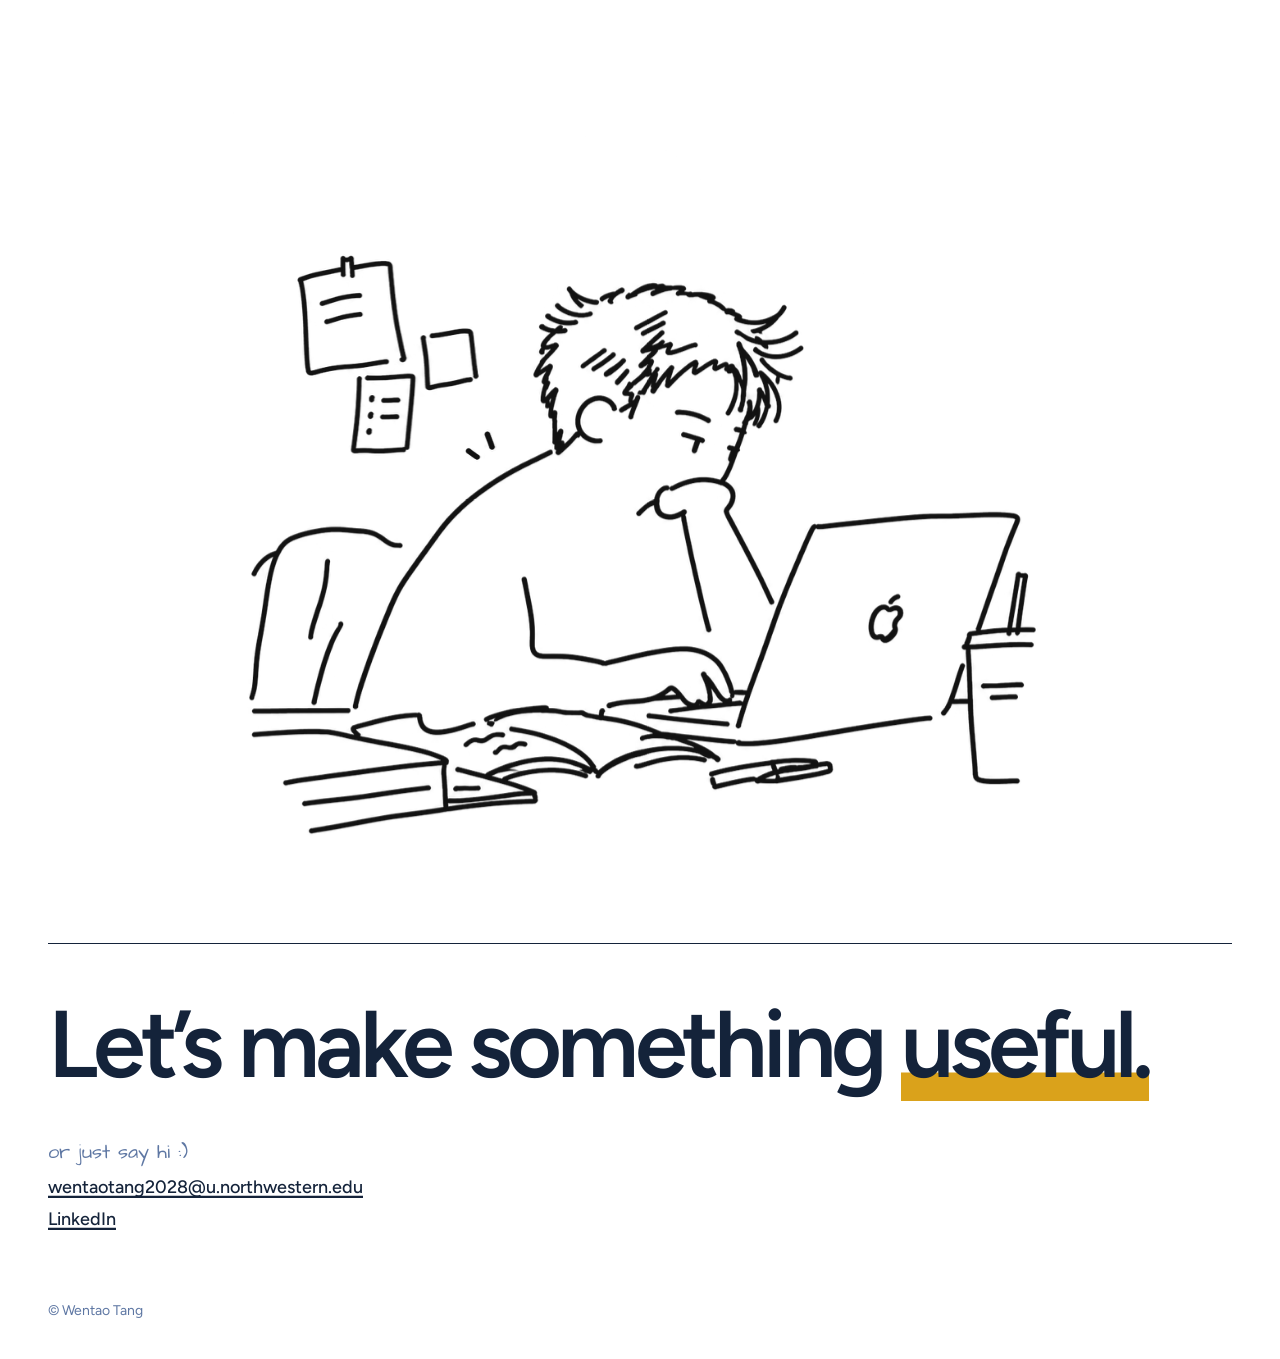
==== commit 29bcf8a8: "About: simplify profile to two type sizes, plain fade-in only Co-Authored-By: Claude Sonnet 5.5 <nor" ====
--- a/about.html
+++ b/about.html
@@ -217,21 +217,14 @@
 </style>
 
 <style>
-.pf-open{font-size:22px;line-height:1.5;font-weight:500;letter-spacing:-.01em;color:#3C5478;margin:0 0 20px}
-.pf-big{font-size:clamp(34px,3.6vw,50px);line-height:1.12;font-weight:600;letter-spacing:-.035em;color:#14233A;margin:0 0 72px}
-.pf-ul{background:linear-gradient(#DAA21B,#DAA21B) 0 100%/100% 6px no-repeat;padding-bottom:2px}
-.pf-halves{display:grid;grid-template-columns:1fr 1fr;gap:48px;margin:0 0 80px}
-.pf-lb{font-size:13px;font-weight:600;letter-spacing:.16em;text-transform:uppercase;color:#5E77A3;margin-bottom:14px;padding-top:14px;border-top:1px solid #14233A}
-.pf-h p{font-size:17px;line-height:1.7;color:#3C5478;margin:0}
-.pf-quote{font-size:clamp(30px,3.2vw,44px);line-height:1.15;font-weight:600;letter-spacing:-.03em;color:#2A476F;margin:0 0 72px}
-.pf-end{font-size:24px;line-height:1.45;font-weight:500;letter-spacing:-.015em;color:#14233A;margin:0}
+.pf-lead{font-size:28px;line-height:1.4;font-weight:500;letter-spacing:-.02em;color:#14233A;margin:0 0 64px}
+.pf-halves{display:grid;grid-template-columns:1fr 1fr;gap:48px;margin:0 0 64px}
+.pf-h p{font-size:18px;line-height:1.7;color:#3C5478;margin:0}
 @supports (animation-timeline:view()){
-.pf-open,.pf-big,.pf-h,.pf-quote,.pf-end{animation:rvIn linear both;animation-timeline:view();animation-range:entry 0% entry 30%}
+.pf-lead,.pf-h{animation:rvIn linear both;animation-timeline:view();animation-range:entry 0% entry 30%}
 .pf-h2{animation-range:entry 8% entry 38%}
-.pf-ul{animation:pfUl linear both;animation-timeline:view();animation-range:entry 15% entry 70%}
-@keyframes pfUl{from{background-size:0 6px}to{background-size:100% 6px}}
-}
-@media (prefers-reduced-motion:reduce){.pf-open,.pf-big,.pf-h,.pf-quote,.pf-end,.pf-ul{animation:none!important;opacity:1!important}}
+}
+@media (prefers-reduced-motion:reduce){.pf-lead,.pf-h{animation:none!important;opacity:1!important}}
 @media (max-width:820px){.pf-halves{grid-template-columns:1fr;gap:32px}}
 </style>
 </head>
@@ -256,14 +249,14 @@
 <div class="note" style="margin-top:14px;font-size:18px;color:#5E77A3">hi, it’s me :)</div>
 </div>
 <div style="grid-column:5/13">
-<p class="pf-open">Why do advertisers leave after their first campaign? At TikTok, the data said small education advertisers were pulling back, and the dashboard called it “retention.” Wentao went to visit them and heard what the dashboard never showed: they couldn’t make sense of their own ad reports.</p>
-<p class="pf-big">The numbers told him what happened. <span class="pf-ul">Only the people could tell him why.</span></p>
+<p class="pf-lead">Why do advertisers leave after their first campaign? At TikTok, the data said small education advertisers were pulling back, and the dashboard called it “retention.” Wentao went to visit them and heard what the dashboard never showed: they couldn’t make sense of their own ad reports.</p>
+<p class="pf-lead">The numbers told him what happened. Only the people could tell him why.</p>
 <div class="pf-halves">
-<div class="pf-h"><div class="pf-lb">01 · Numbers</div><p>A degree in Quantitative Economics from UC Irvine and monetization strategy internships at Kuaishou, TikTok and Tencent taught him to read numbers at scale. At Tencent, he mapped China’s online advertising market for the first half of 2026 and tested his findings with industry experts, earning strong recognition from the Head of Tencent Ads.</p></div>
-<div class="pf-h pf-h2"><div class="pf-lb">02 · People</div><p>Numbers could tell him what happened, but not how it felt. So he started designing for the people behind them: DotDot and Dotty Desk Beacon, a mixed-reality focus companion and a desk beacon built to keep you company instead of policing your attention. Now at Northwestern’s Engineering Design Innovation program, he adds research, prototyping and design.</p></div>
-</div>
-<p class="pf-quote">“I don’t want numbers to be the end of my work.”</p>
-<p class="pf-end">That is why he is aiming for product management in internet advertising or consumer technology: a product manager decides what to build, and that decision needs both the number that shows the problem and the person who explains it.</p>
+<div class="pf-h"><p>A degree in Quantitative Economics from UC Irvine and monetization strategy internships at Kuaishou, TikTok and Tencent taught him to read numbers at scale. At Tencent, he mapped China’s online advertising market for the first half of 2026 and tested his findings with industry experts, earning strong recognition from the Head of Tencent Ads.</p></div>
+<div class="pf-h pf-h2"><p>Numbers could tell him what happened, but not how it felt. So he started designing for the people behind them: DotDot and Dotty Desk Beacon, a mixed-reality focus companion and a desk beacon built to keep you company instead of policing your attention. Now at Northwestern’s Engineering Design Innovation program, he adds research, prototyping and design.</p></div>
+</div>
+<p class="pf-lead">“I don’t want numbers to be the end of my work.”</p>
+<p class="pf-lead" style="margin:0">That is why he is aiming for product management in internet advertising or consumer technology: a product manager decides what to build, and that decision needs both the number that shows the problem and the person who explains it.</p>
 <div style="margin-top:56px;padding-top:24px;border-top:1px solid #14233A;display:flex;gap:28px;flex-wrap:wrap;font-size:16px;font-weight:500">
 <span style="color:#5E77A3">Download PDF · coming soon</span>
 <a class="lk" href="mailto:wentaotang2028@u.northwestern.edu">wentaotang2028@u.northwestern.edu</a>
